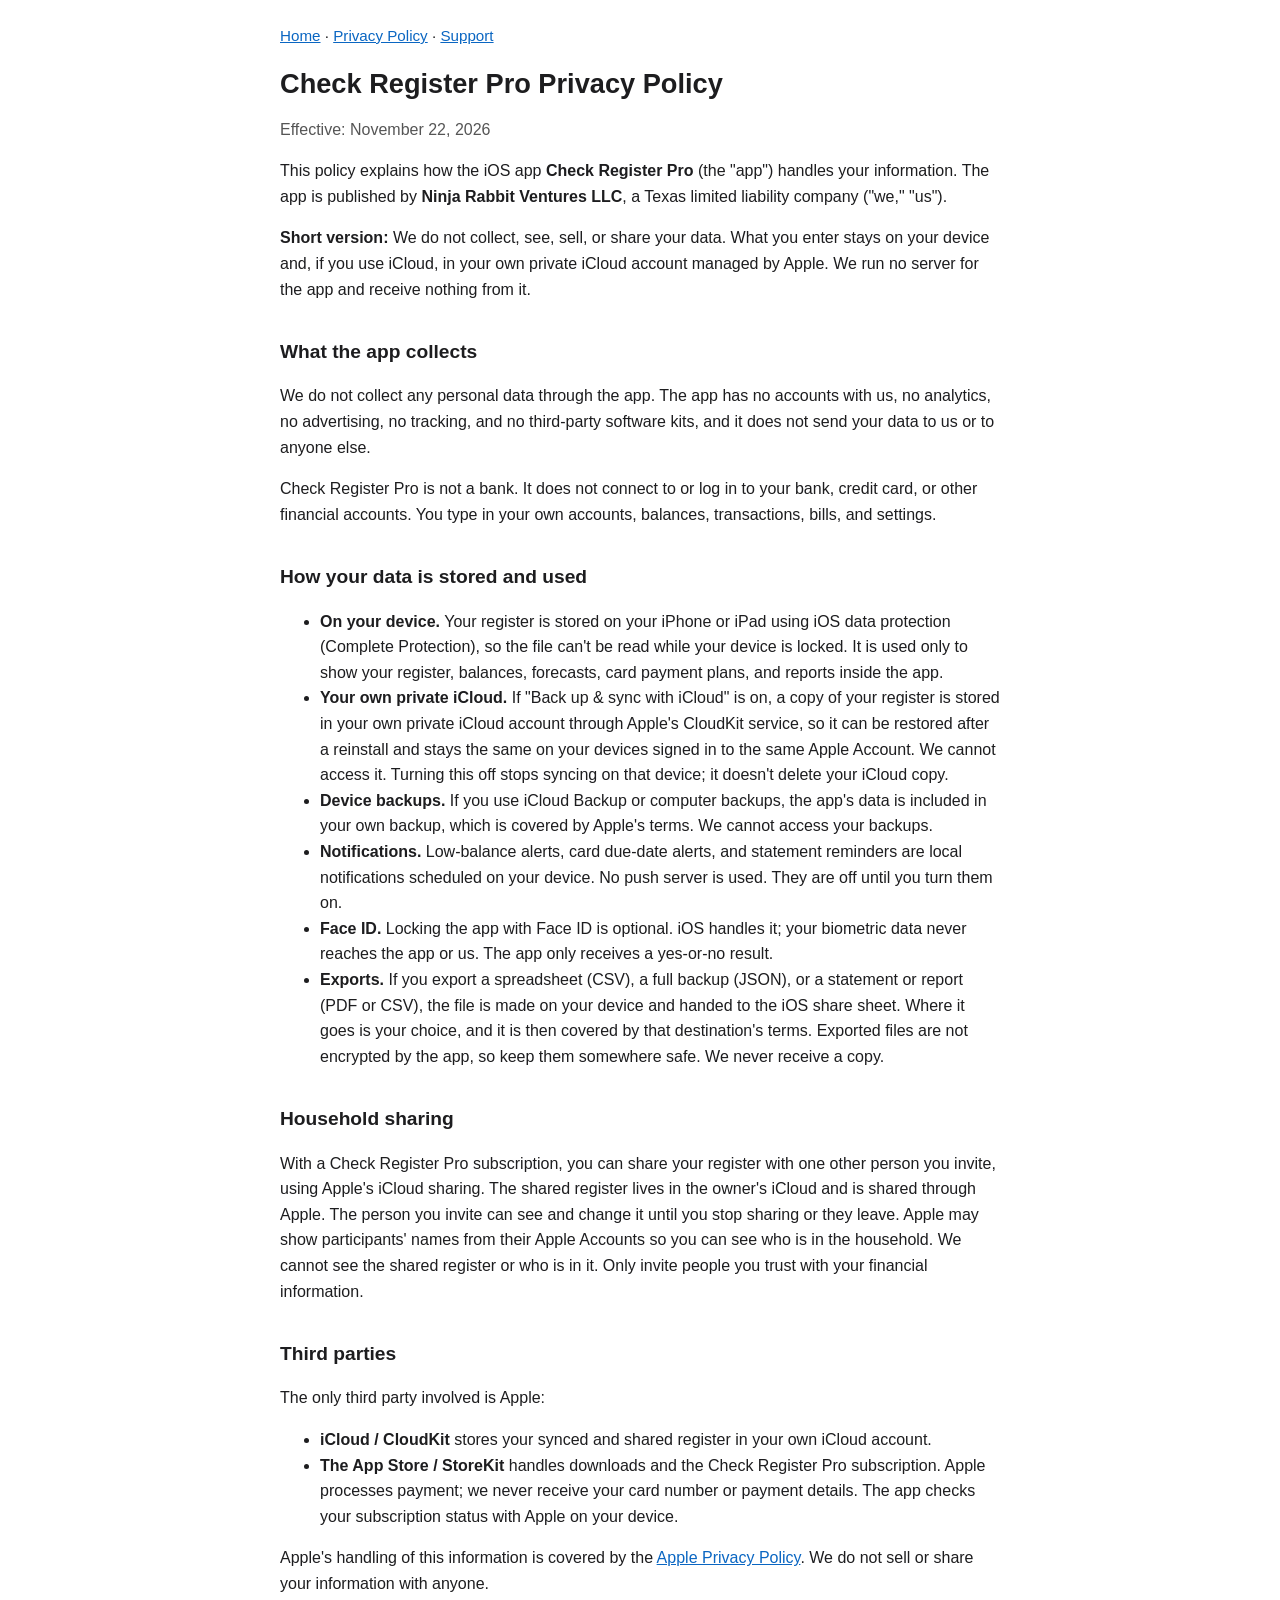
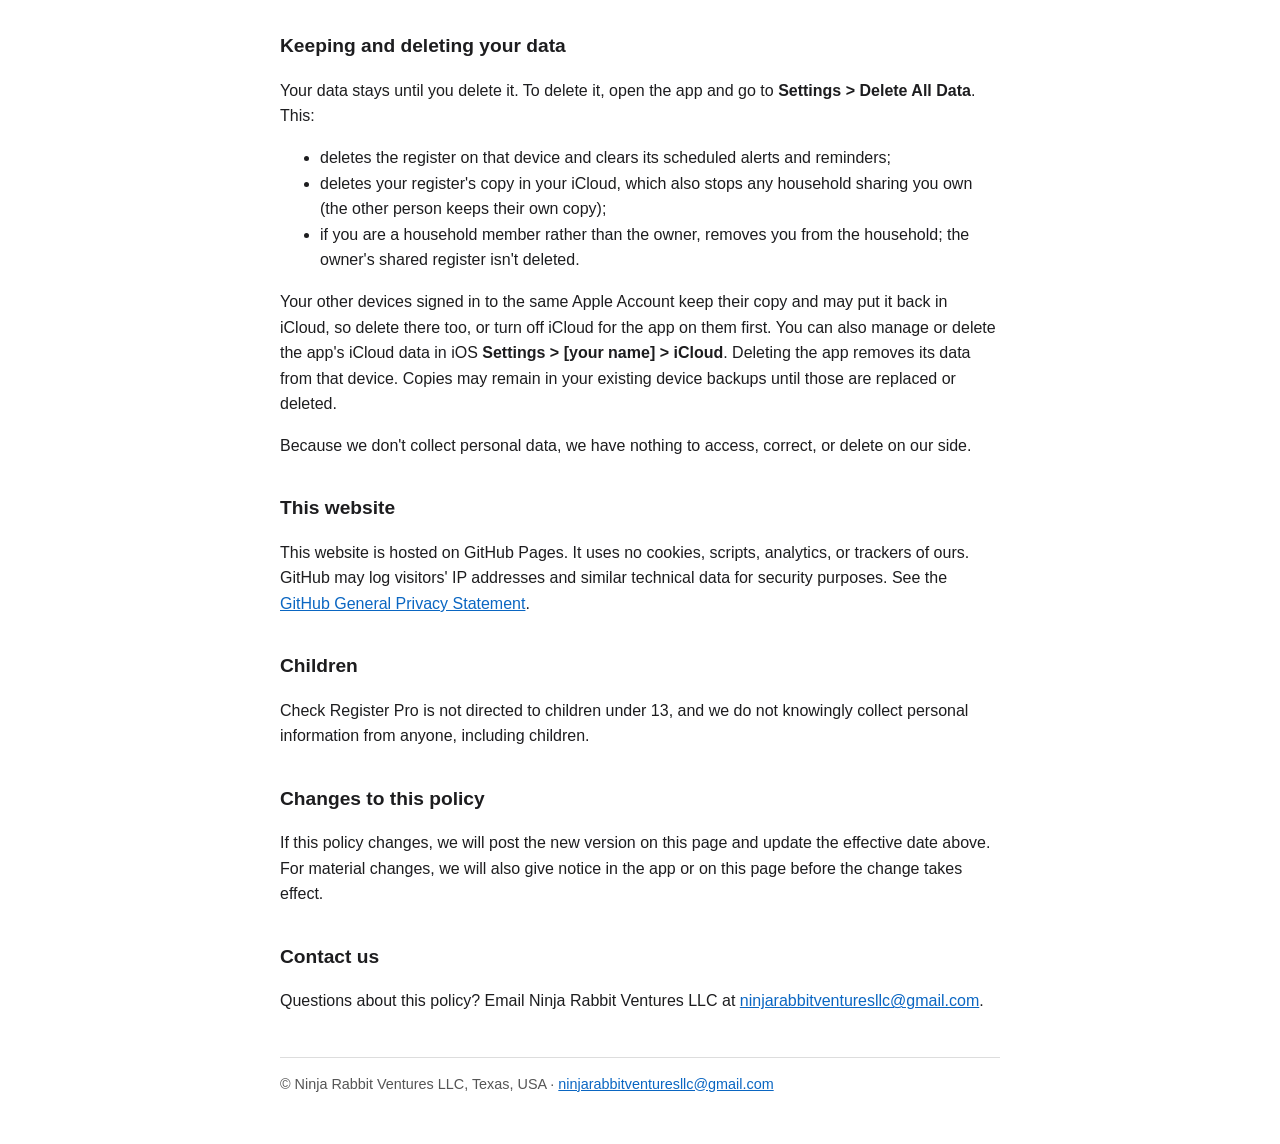
==== privacy.html @ 108d943c "Add Privacy Policy, Support, and landing pages" ====
<!DOCTYPE html>
<html lang="en">
<head>
<meta charset="utf-8">
<meta name="viewport" content="width=device-width, initial-scale=1">
<meta name="referrer" content="no-referrer">
<title>Check Register Pro Privacy Policy</title>
<style>
:root{color-scheme:light dark}
body{font-family:-apple-system,BlinkMacSystemFont,"Segoe UI",Roboto,Helvetica,Arial,sans-serif;line-height:1.6;max-width:720px;margin:0 auto;padding:24px 18px 48px;color:#1d1d1f;background:#fff}
h1{font-size:1.7em;line-height:1.25;margin:.2em 0}
h2{font-size:1.2em;margin-top:1.8em}
a{color:#0a66c2}
.meta{color:#555}
nav{margin-bottom:1.2em;font-size:.95em}
footer{margin-top:3em;border-top:1px solid #ddd;padding-top:1em;font-size:.9em;color:#555}
@media (prefers-color-scheme:dark){body{background:#111;color:#eee}a{color:#6cb6ff}.meta,footer{color:#aaa}footer{border-color:#333}}
</style>
</head>
<body>
<nav><a href="index.html">Home</a> · <a href="privacy.html">Privacy Policy</a> · <a href="support.html">Support</a></nav>
<!-- DRAFT for David's review. Not legal advice; attorney review recommended before publishing. -->
<!-- OPEN: effective date to be confirmed by David. -->
<!-- OPEN: confirm "Ninja Rabbit Ventures LLC" filing is accepted by Texas SOS before publishing; App Store Connect seller name should match. -->
<!-- OPEN: the iCloud container and bundle IDs still use com.davidjen.* (CheckRegister.entitlements). Fine for users; just confirm the App Store Connect account will be the LLC's. -->
<main>
<h1>Check Register Pro Privacy Policy</h1>
<p class="meta">Effective: November 22, 2026</p>

<p>This policy explains how the iOS app <strong>Check Register Pro</strong> (the "app") handles your information. The app is published by <strong>Ninja Rabbit Ventures LLC</strong>, a Texas limited liability company ("we," "us").</p>

<p><strong>Short version:</strong> We do not collect, see, sell, or share your data. What you enter stays on your device and, if you use iCloud, in your own private iCloud account managed by Apple. We run no server for the app and receive nothing from it.</p>

<h2>What the app collects</h2>
<p>We do not collect any personal data through the app. The app has no accounts with us, no analytics, no advertising, no tracking, and no third-party software kits, and it does not send your data to us or to anyone else.</p>
<p>Check Register Pro is not a bank. It does not connect to or log in to your bank, credit card, or other financial accounts. You type in your own accounts, balances, transactions, bills, and settings.</p>

<h2>How your data is stored and used</h2>
<ul>
<li><strong>On your device.</strong> Your register is stored on your iPhone or iPad using iOS data protection (Complete Protection), so the file can't be read while your device is locked. It is used only to show your register, balances, forecasts, card payment plans, and reports inside the app.</li>
<li><strong>Your own private iCloud.</strong> If "Back up &amp; sync with iCloud" is on, a copy of your register is stored in your own private iCloud account through Apple's CloudKit service, so it can be restored after a reinstall and stays the same on your devices signed in to the same Apple Account. We cannot access it. Turning this off stops syncing on that device; it doesn't delete your iCloud copy.</li>
<li><strong>Device backups.</strong> If you use iCloud Backup or computer backups, the app's data is included in your own backup, which is covered by Apple's terms. We cannot access your backups.</li>
<li><strong>Notifications.</strong> Low-balance alerts, card due-date alerts, and statement reminders are local notifications scheduled on your device. No push server is used. They are off until you turn them on.</li>
<li><strong>Face ID.</strong> Locking the app with Face ID is optional. iOS handles it; your biometric data never reaches the app or us. The app only receives a yes-or-no result.</li>
<li><strong>Exports.</strong> If you export a spreadsheet (CSV), a full backup (JSON), or a statement or report (PDF or CSV), the file is made on your device and handed to the iOS share sheet. Where it goes is your choice, and it is then covered by that destination's terms. Exported files are not encrypted by the app, so keep them somewhere safe. We never receive a copy.</li>
</ul>

<h2>Household sharing</h2>
<p>With a Check Register Pro subscription, you can share your register with one other person you invite, using Apple's iCloud sharing. The shared register lives in the owner's iCloud and is shared through Apple. The person you invite can see and change it until you stop sharing or they leave. Apple may show participants' names from their Apple Accounts so you can see who is in the household. We cannot see the shared register or who is in it. Only invite people you trust with your financial information.</p>

<h2>Third parties</h2>
<p>The only third party involved is Apple:</p>
<ul>
<li><strong>iCloud / CloudKit</strong> stores your synced and shared register in your own iCloud account.</li>
<li><strong>The App Store / StoreKit</strong> handles downloads and the Check Register Pro subscription. Apple processes payment; we never receive your card number or payment details. The app checks your subscription status with Apple on your device.</li>
</ul>
<p>Apple's handling of this information is covered by the <a href="https://www.apple.com/legal/privacy/">Apple Privacy Policy</a>. We do not sell or share your information with anyone.</p>

<h2>Keeping and deleting your data</h2>
<p>Your data stays until you delete it. To delete it, open the app and go to <strong>Settings &gt; Delete All Data</strong>. This:</p>
<ul>
<li>deletes the register on that device and clears its scheduled alerts and reminders;</li>
<li>deletes your register's copy in your iCloud, which also stops any household sharing you own (the other person keeps their own copy);</li>
<li>if you are a household member rather than the owner, removes you from the household; the owner's shared register isn't deleted.</li>
</ul>
<p>Your other devices signed in to the same Apple Account keep their copy and may put it back in iCloud, so delete there too, or turn off iCloud for the app on them first. You can also manage or delete the app's iCloud data in iOS <strong>Settings &gt; [your name] &gt; iCloud</strong>. Deleting the app removes its data from that device. Copies may remain in your existing device backups until those are replaced or deleted.</p>
<p>Because we don't collect personal data, we have nothing to access, correct, or delete on our side.</p>

<h2>This website</h2>
<p>This website is hosted on GitHub Pages. It uses no cookies, scripts, analytics, or trackers of ours. GitHub may log visitors' IP addresses and similar technical data for security purposes. See the <a href="https://docs.github.com/en/site-policy/privacy-policies/github-general-privacy-statement">GitHub General Privacy Statement</a>.</p>
<!-- VERIFY: GitHub's current Pages docs on IP logging, once the site is set up. -->

<h2>Children</h2>
<p>Check Register Pro is not directed to children under 13, and we do not knowingly collect personal information from anyone, including children.</p>

<h2>Changes to this policy</h2>
<p>If this policy changes, we will post the new version on this page and update the effective date above. For material changes, we will also give notice in the app or on this page before the change takes effect.</p>
<!-- OPEN: in-app notice of policy changes is not built today; confirm with David App Developer or drop "in the app". -->

<h2>Contact us</h2>
<p>Questions about this policy? Email Ninja Rabbit Ventures LLC at <a href="mailto:ninjarabbitventuresllc@gmail.com">ninjarabbitventuresllc@gmail.com</a>.</p>
</main>
<footer>&copy; Ninja Rabbit Ventures LLC, Texas, USA · <a href="mailto:ninjarabbitventuresllc@gmail.com">ninjarabbitventuresllc@gmail.com</a></footer>
</body>
</html>
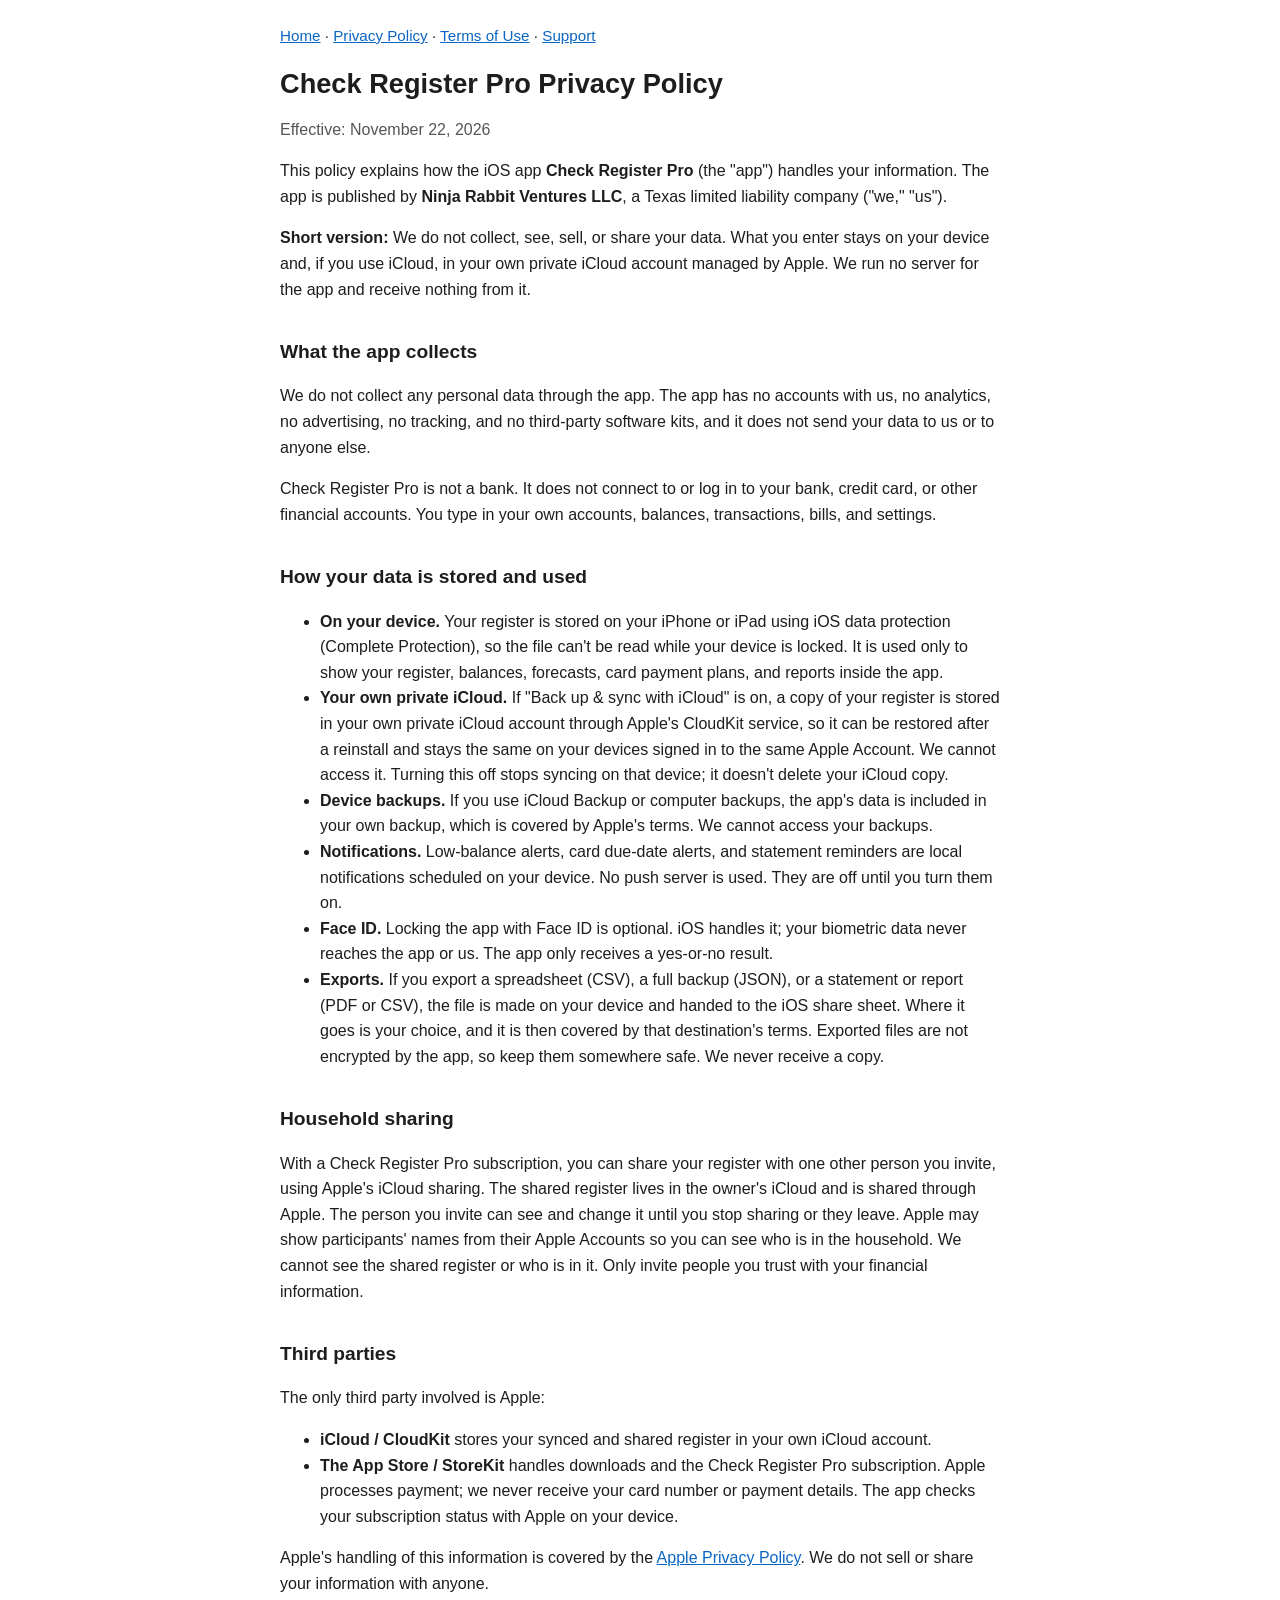
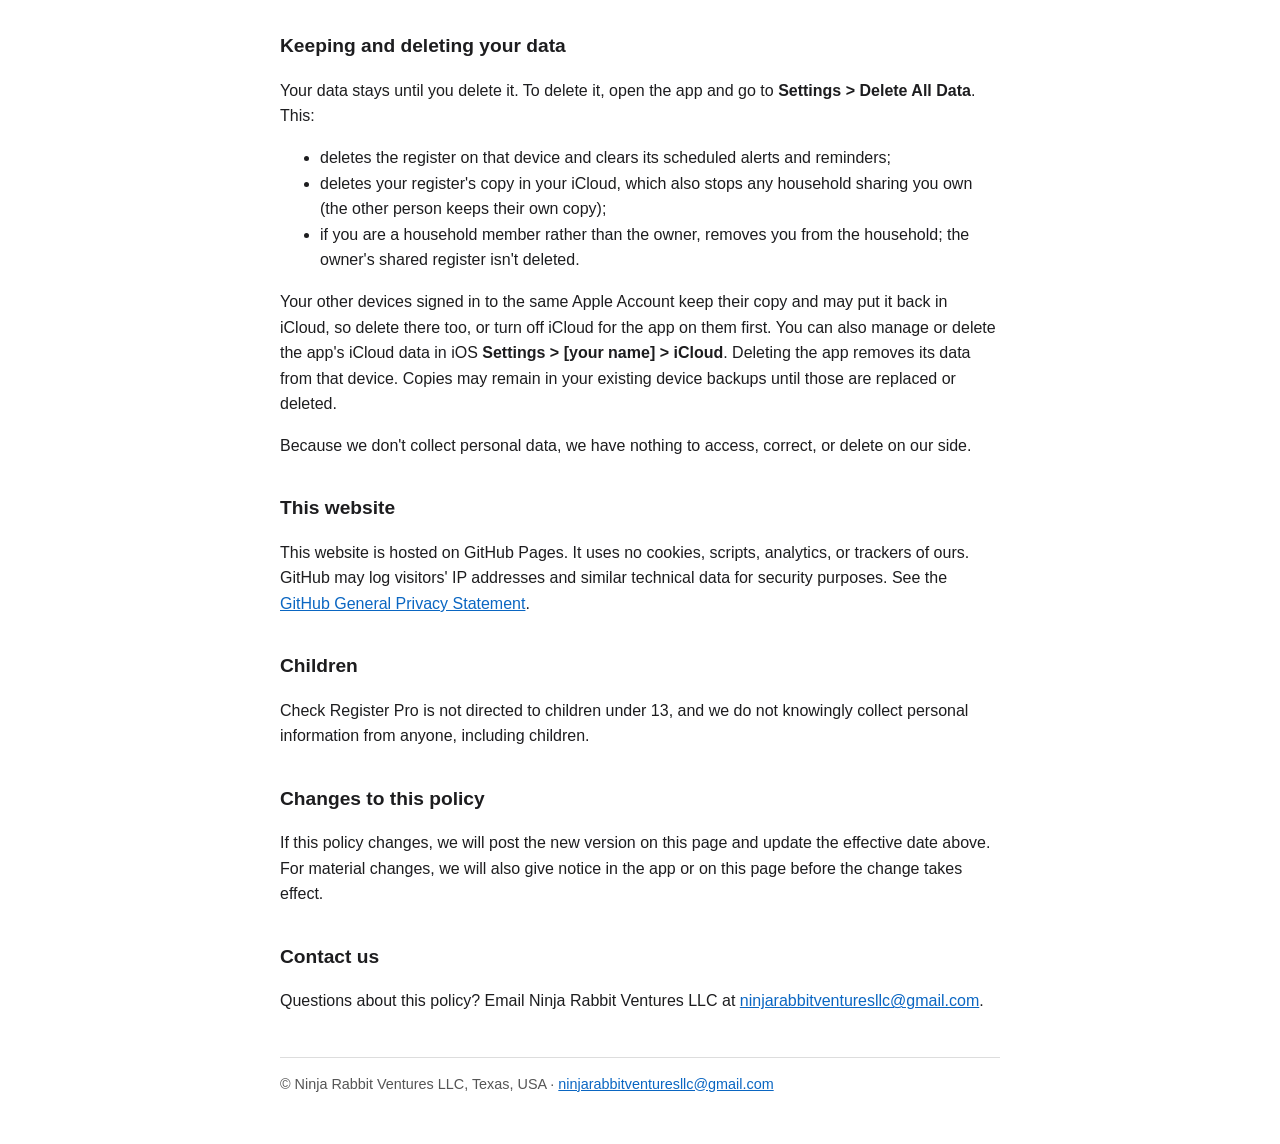
==== commit e56e328e: "Add Terms of Use (effective Nov 22, 2026) and Terms links" ====
--- a/privacy.html
+++ b/privacy.html
@@ -18,7 +18,7 @@
 </style>
 </head>
 <body>
-<nav><a href="index.html">Home</a> · <a href="privacy.html">Privacy Policy</a> · <a href="support.html">Support</a></nav>
+<nav><a href="index.html">Home</a> · <a href="privacy.html">Privacy Policy</a> · <a href="terms.html">Terms of Use</a> · <a href="support.html">Support</a></nav>
 <!-- DRAFT for David's review. Not legal advice; attorney review recommended before publishing. -->
 <!-- OPEN: effective date to be confirmed by David. -->
 <!-- OPEN: confirm "Ninja Rabbit Ventures LLC" filing is accepted by Texas SOS before publishing; App Store Connect seller name should match. -->
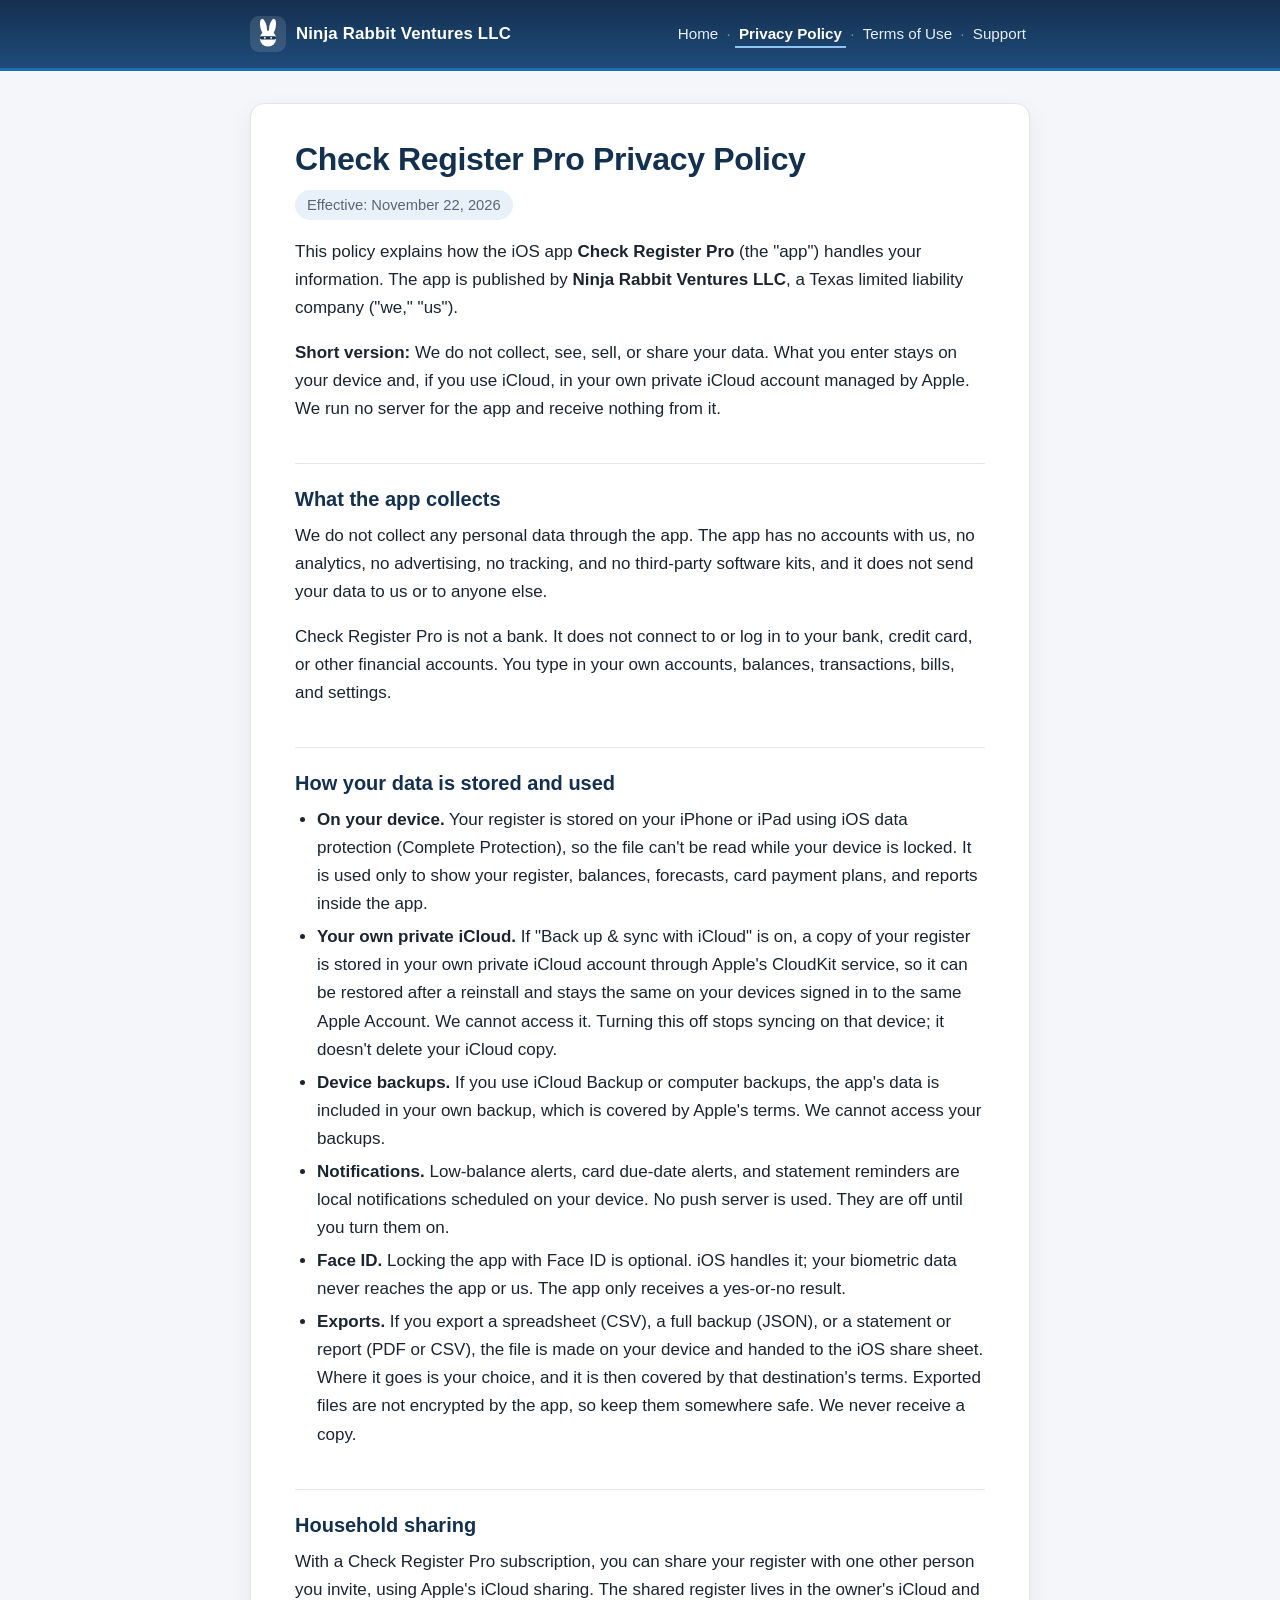
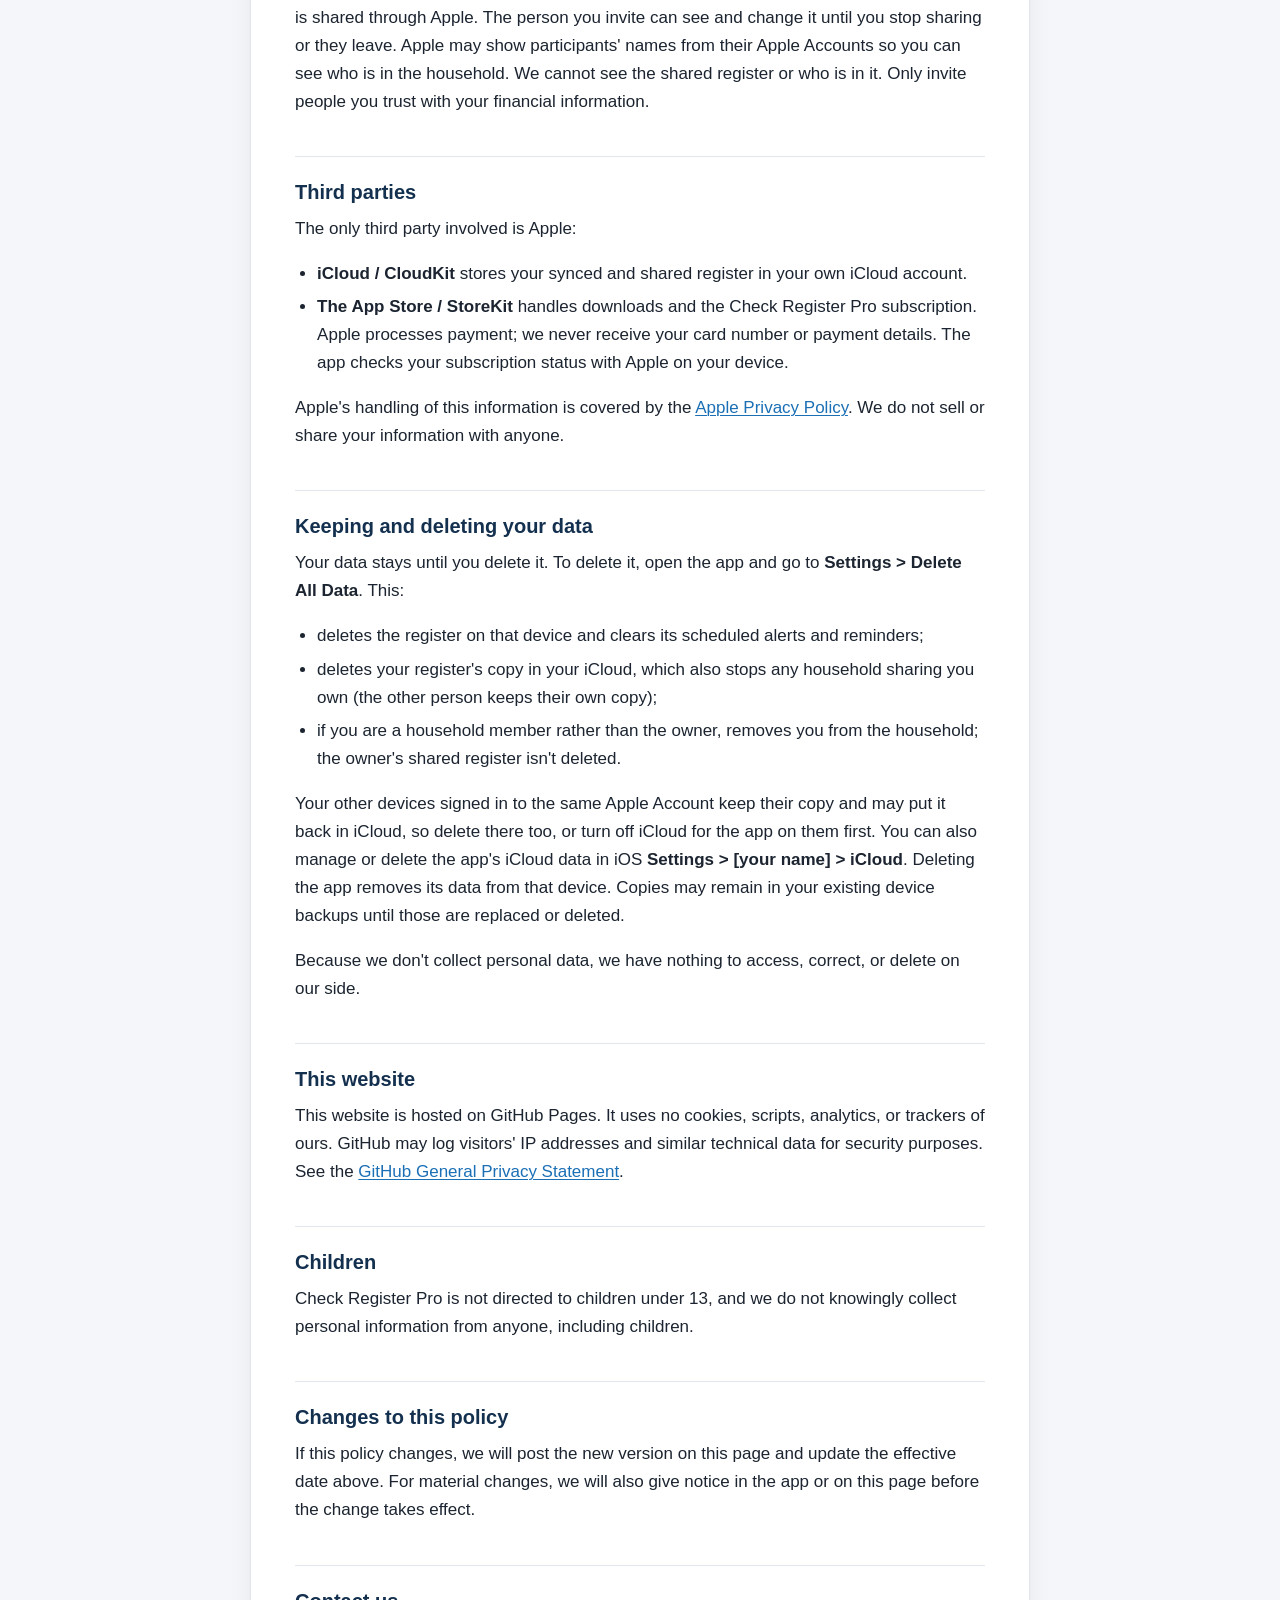
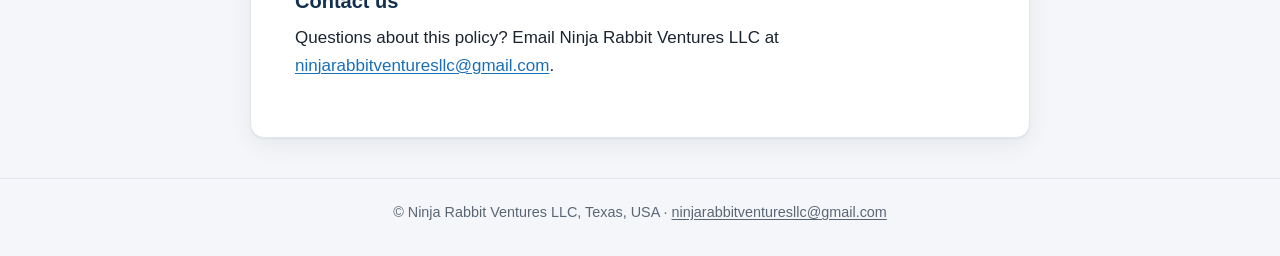
==== commit 5804a5cc: "Visual redesign (shared styles.css); match Terms footer" ====
--- a/privacy.html
+++ b/privacy.html
@@ -5,20 +5,10 @@
 <meta name="viewport" content="width=device-width, initial-scale=1">
 <meta name="referrer" content="no-referrer">
 <title>Check Register Pro Privacy Policy</title>
-<style>
-:root{color-scheme:light dark}
-body{font-family:-apple-system,BlinkMacSystemFont,"Segoe UI",Roboto,Helvetica,Arial,sans-serif;line-height:1.6;max-width:720px;margin:0 auto;padding:24px 18px 48px;color:#1d1d1f;background:#fff}
-h1{font-size:1.7em;line-height:1.25;margin:.2em 0}
-h2{font-size:1.2em;margin-top:1.8em}
-a{color:#0a66c2}
-.meta{color:#555}
-nav{margin-bottom:1.2em;font-size:.95em}
-footer{margin-top:3em;border-top:1px solid #ddd;padding-top:1em;font-size:.9em;color:#555}
-@media (prefers-color-scheme:dark){body{background:#111;color:#eee}a{color:#6cb6ff}.meta,footer{color:#aaa}footer{border-color:#333}}
-</style>
+<link rel="stylesheet" href="styles.css">
 </head>
-<body>
-<nav><a href="index.html">Home</a> · <a href="privacy.html">Privacy Policy</a> · <a href="terms.html">Terms of Use</a> · <a href="support.html">Support</a></nav>
+<body class="doc">
+<header class="site-header"><div class="wrap header-inner"><a class="brand" href="index.html"><svg class="brand-mark" viewBox="0 0 40 40" aria-hidden="true" focusable="false"><rect width="40" height="40" rx="10" fill="#ffffff" fill-opacity=".12"/><ellipse cx="15" cy="12" rx="3.6" ry="9" fill="#ffffff" transform="rotate(-12 15 12)"/><ellipse cx="25" cy="12" rx="3.6" ry="9" fill="#ffffff" transform="rotate(12 25 12)"/><circle cx="20" cy="25" r="9" fill="#ffffff"/><rect x="11" y="22.5" width="18" height="3.6" rx="1.8" fill="#14304f"/><circle cx="16.5" cy="24.3" r="1.1" fill="#ffffff"/><circle cx="23.5" cy="24.3" r="1.1" fill="#ffffff"/></svg><span class="brand-name">Ninja Rabbit Ventures LLC</span></a><nav class="site-nav" aria-label="Site"><a href="index.html">Home</a> · <a href="privacy.html" aria-current="page">Privacy Policy</a> · <a href="terms.html">Terms of Use</a> · <a href="support.html">Support</a></nav></div></header>
 <!-- DRAFT for David's review. Not legal advice; attorney review recommended before publishing. -->
 <!-- OPEN: effective date to be confirmed by David. -->
 <!-- OPEN: confirm "Ninja Rabbit Ventures LLC" filing is accepted by Texas SOS before publishing; App Store Connect seller name should match. -->
@@ -80,6 +70,6 @@
 <h2>Contact us</h2>
 <p>Questions about this policy? Email Ninja Rabbit Ventures LLC at <a href="mailto:ninjarabbitventuresllc@gmail.com">ninjarabbitventuresllc@gmail.com</a>.</p>
 </main>
-<footer>&copy; Ninja Rabbit Ventures LLC, Texas, USA · <a href="mailto:ninjarabbitventuresllc@gmail.com">ninjarabbitventuresllc@gmail.com</a></footer>
+<footer class="site-footer"><div class="wrap">&copy; Ninja Rabbit Ventures LLC, Texas, USA · <a href="mailto:ninjarabbitventuresllc@gmail.com">ninjarabbitventuresllc@gmail.com</a></div></footer>
 </body>
 </html>
--- a/styles.css
+++ b/styles.css
@@ -0,0 +1,101 @@
+/* Ninja Rabbit Ventures LLC: shared site styles. System fonts only; no external resources. */
+:root{
+  color-scheme:light dark;
+  --ink:#1b2430;
+  --muted:#5b6675;
+  --bg:#f4f6f9;
+  --surface:#ffffff;
+  --line:#e2e7ee;
+  --brand:#14304f;
+  --brand-2:#1f4b7a;
+  --accent:#1a6fb5;
+  --accent-soft:#e8f1fa;
+  --radius:14px;
+  --shadow:0 1px 2px rgba(16,32,56,.06),0 8px 24px rgba(16,32,56,.06);
+  --font:-apple-system,BlinkMacSystemFont,"Segoe UI",Roboto,"Helvetica Neue",Helvetica,Arial,sans-serif;
+}
+*{box-sizing:border-box}
+html{-webkit-text-size-adjust:100%;text-size-adjust:100%}
+body{
+  margin:0;font-family:var(--font);font-size:17px;line-height:1.65;
+  color:var(--ink);background:var(--bg);
+  display:flex;flex-direction:column;min-height:100vh;
+}
+.wrap{width:100%;max-width:820px;margin:0 auto;padding:0 20px}
+
+/* Header */
+.site-header{background:linear-gradient(180deg,var(--brand),var(--brand-2));color:#fff;border-bottom:3px solid var(--accent)}
+.header-inner{display:flex;flex-wrap:wrap;align-items:center;justify-content:space-between;gap:10px 24px;padding-top:16px;padding-bottom:16px}
+.brand{display:inline-flex;align-items:center;gap:10px;color:#fff;text-decoration:none}
+.brand:hover .brand-name{opacity:.9}
+.brand-mark{width:36px;height:36px;flex:none;display:block}
+.brand-name{font-weight:700;font-size:1.05rem;letter-spacing:.01em;line-height:1.2}
+.site-nav{font-size:.95rem;color:rgba(255,255,255,.45)}
+.site-nav a{color:#e6eef7;text-decoration:none;padding:6px 4px;border-radius:6px;white-space:nowrap}
+.site-nav a:hover{color:#fff;text-decoration:underline;text-underline-offset:3px}
+.site-nav a[aria-current="page"]{color:#fff;font-weight:600;box-shadow:inset 0 -2px 0 #8cc4f2;border-radius:0}
+
+/* Main content card */
+main{
+  width:calc(100% - 40px);max-width:780px;margin:32px auto 0;
+  background:var(--surface);border:1px solid var(--line);border-radius:var(--radius);
+  box-shadow:var(--shadow);padding:36px 44px 40px;margin-bottom:40px;
+}
+h1{font-size:2rem;line-height:1.2;margin:0 0 .35em;color:var(--brand);letter-spacing:-.01em}
+h2{font-size:1.25rem;line-height:1.3;margin:2em 0 .5em;padding-top:1.1em;border-top:1px solid var(--line);color:var(--brand)}
+h3{font-size:1.05rem;line-height:1.35;margin:1.6em 0 .35em;color:var(--ink)}
+p,ul,ol{margin:0 0 1em}
+ul,ol{padding-left:1.3em}
+li{margin:.3em 0}
+strong{font-weight:600}
+a{color:var(--accent);text-underline-offset:2px;text-decoration-thickness:1px}
+a:hover{text-decoration-thickness:2px}
+a:focus-visible{outline:2px solid var(--accent);outline-offset:2px;border-radius:3px}
+.site-nav a:focus-visible,.brand:focus-visible{outline-color:#fff}
+.meta{display:inline-block;color:var(--muted);font-size:.92rem;background:var(--accent-soft);padding:3px 12px;border-radius:999px;margin-bottom:1.2em}
+main a{overflow-wrap:anywhere}
+
+/* Home page */
+.home main{padding-top:44px}
+.home h1{font-size:2.3rem}
+.home .lede{font-size:1.15rem;color:var(--muted);margin-bottom:1.6em}
+.doc-links{list-style:none;padding:0;margin:0;display:grid;gap:12px}
+.doc-links li{margin:0}
+.doc-links a{
+  display:block;padding:16px 20px;border:1px solid var(--line);border-radius:10px;
+  text-decoration:none;font-weight:600;color:var(--brand);background:var(--surface);
+  position:relative;padding-right:44px;transition:border-color .15s,background .15s;
+}
+.doc-links a::after{content:"\203A";position:absolute;right:18px;top:50%;transform:translateY(-52%);font-size:1.5rem;color:var(--accent)}
+.doc-links a:hover{border-color:var(--accent);background:var(--accent-soft)}
+
+/* Footer */
+.site-footer{margin-top:auto;padding:22px 0 32px;color:var(--muted);font-size:.9rem;border-top:1px solid var(--line)}
+.site-footer .wrap{text-align:center}
+.site-footer a{color:var(--muted)}
+.site-footer a:hover{color:var(--accent)}
+
+/* Mobile */
+@media (max-width:640px){
+  body{font-size:16px}
+  .header-inner{flex-direction:column;align-items:flex-start;padding-top:14px;padding-bottom:12px}
+  .site-nav{font-size:.92rem;line-height:2}
+  main{width:calc(100% - 24px);margin-top:16px;padding:24px 20px 28px;border-radius:12px}
+  h1,.home h1{font-size:1.6rem}
+  h2{font-size:1.15rem}
+}
+
+/* Dark mode */
+@media (prefers-color-scheme:dark){
+  :root{--ink:#e6eaf0;--muted:#a3adba;--bg:#0e1319;--surface:#161d26;--line:#263241;--brand:#cfe2f6;--brand-2:#1a3554;--accent:#6cb6ff;--accent-soft:#1b2a3b;--shadow:none}
+  .site-header{background:linear-gradient(180deg,#0f2238,#14304f)}
+  .doc-links a{color:var(--ink)}
+}
+
+/* Print */
+@media print{
+  body{background:#fff;color:#000}
+  .site-header{background:none;color:#000;border-bottom:1px solid #999}
+  .brand,.site-nav a{color:#000}
+  main{box-shadow:none;border:0;padding:0;margin:16px auto}
+}
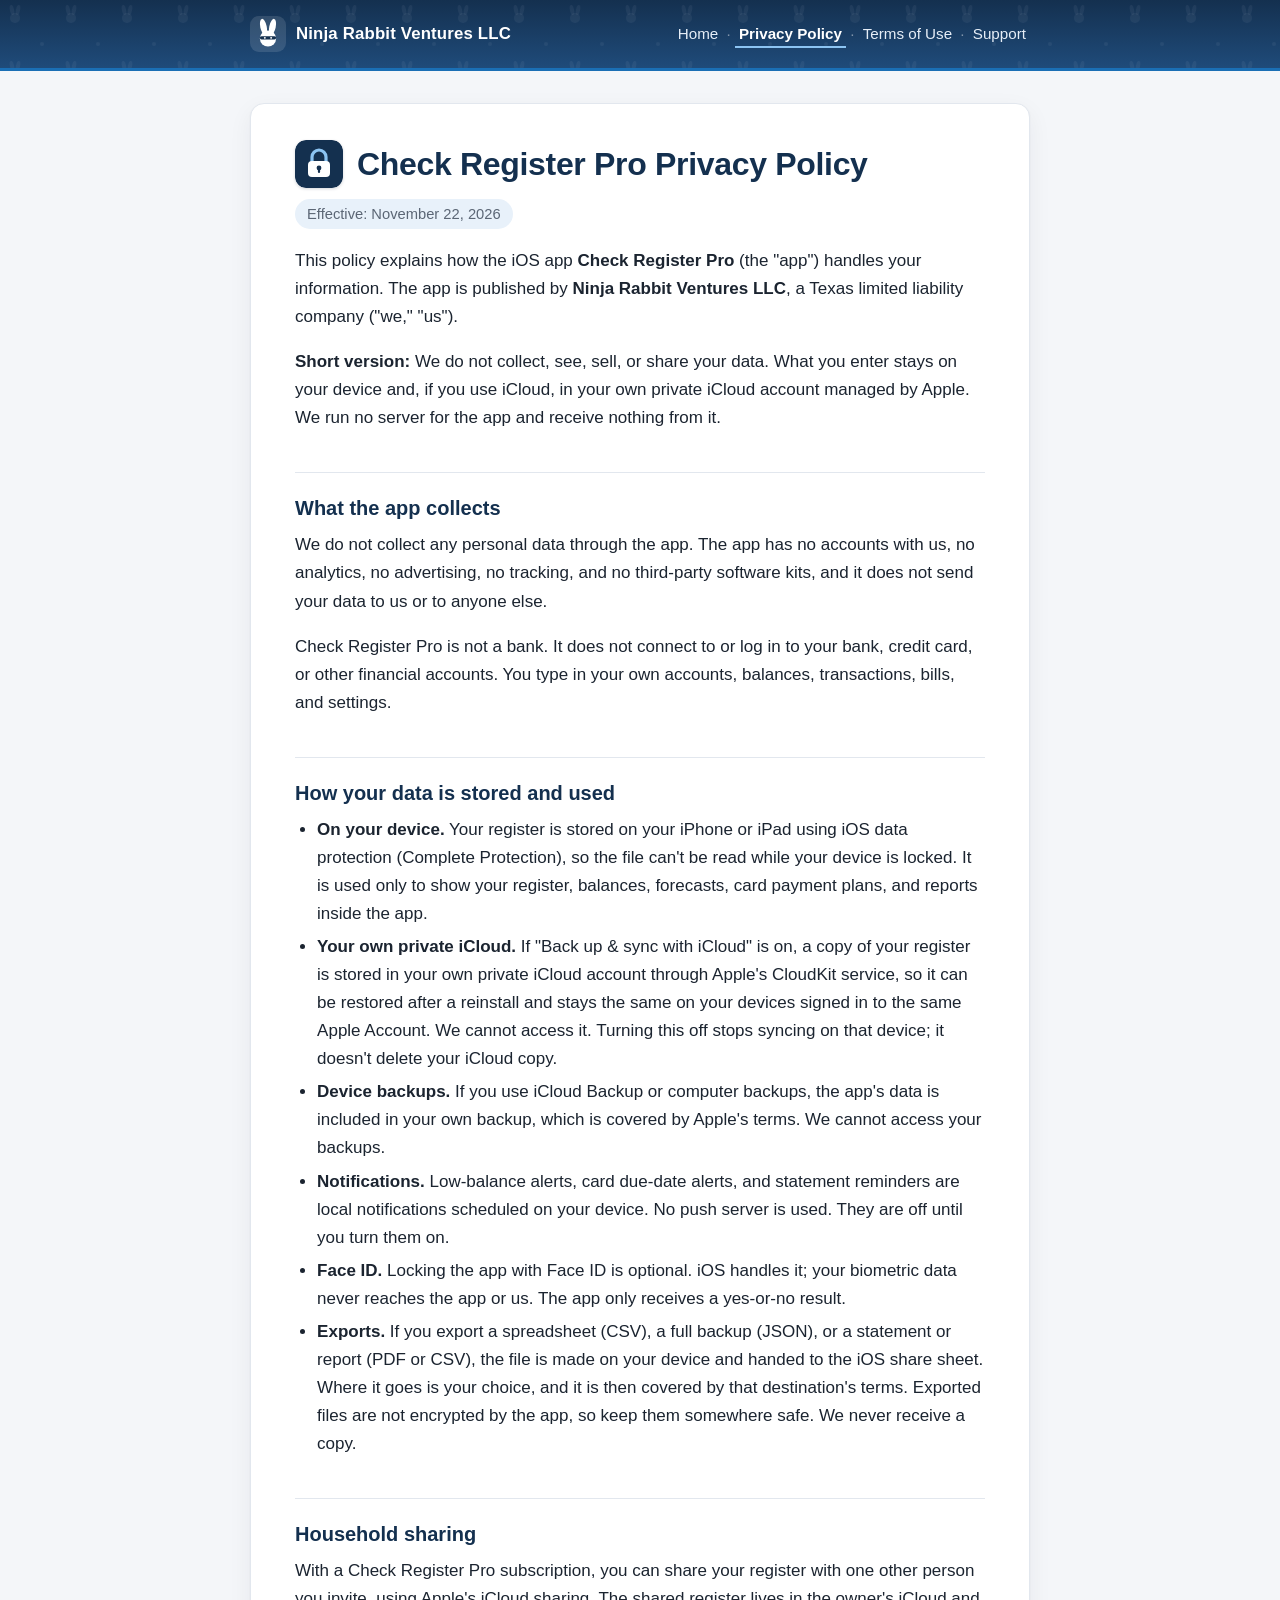
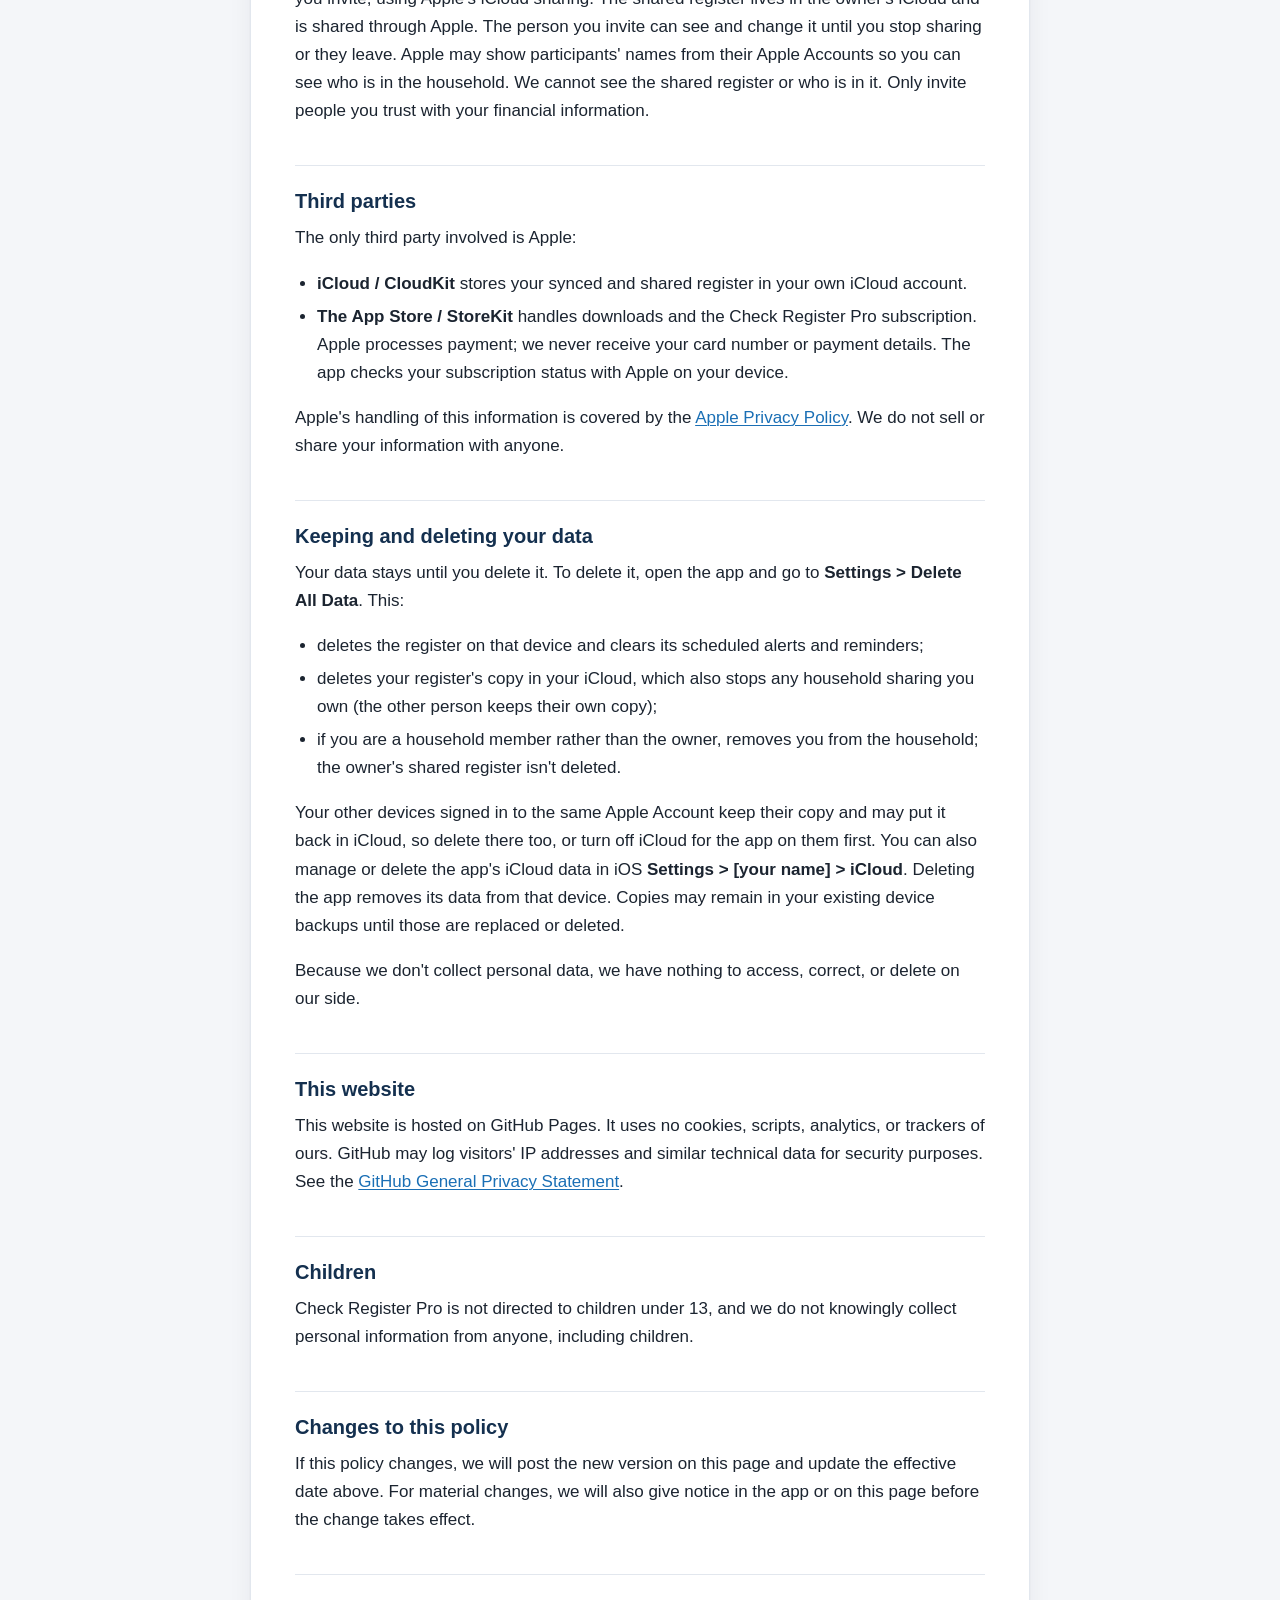
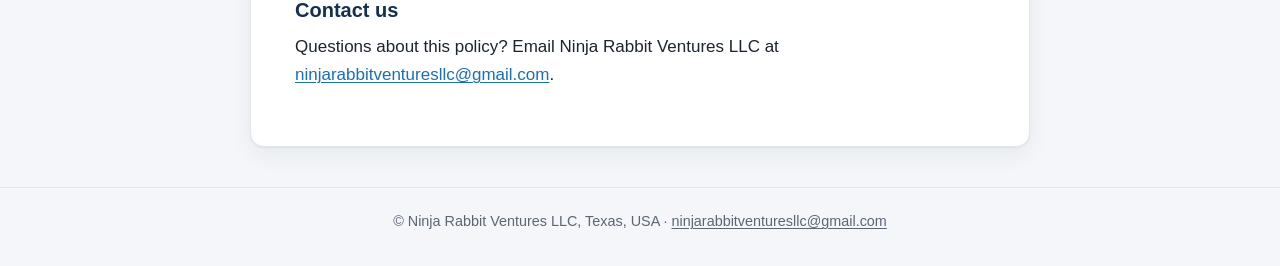
==== commit dbccba05: "Website imagery update (Aimee redesign)" ====
--- a/privacy.html
+++ b/privacy.html
@@ -14,7 +14,7 @@
 <!-- OPEN: confirm "Ninja Rabbit Ventures LLC" filing is accepted by Texas SOS before publishing; App Store Connect seller name should match. -->
 <!-- OPEN: the iCloud container and bundle IDs still use com.davidjen.* (CheckRegister.entitlements). Fine for users; just confirm the App Store Connect account will be the LLC's. -->
 <main>
-<h1>Check Register Pro Privacy Policy</h1>
+<h1 class="with-icon"><svg class="title-icon lock" viewBox="0 0 48 48" aria-hidden="true" focusable="false"><rect width="48" height="48" rx="11" fill="#14304f"/><path d="M17 22v-5a7 7 0 0 1 14 0v5" fill="none" stroke="#8cc4f2" stroke-width="3.2" stroke-linecap="round"/><rect x="13" y="21" width="22" height="16" rx="4" fill="#ffffff"/><circle cx="24" cy="28" r="2.4" fill="#14304f"/><rect x="22.9" y="28.5" width="2.2" height="4.5" rx="1.1" fill="#14304f"/></svg>Check Register Pro Privacy Policy</h1>
 <p class="meta">Effective: November 22, 2026</p>
 
 <p>This policy explains how the iOS app <strong>Check Register Pro</strong> (the "app") handles your information. The app is published by <strong>Ninja Rabbit Ventures LLC</strong>, a Texas limited liability company ("we," "us").</p>
--- a/styles.css
+++ b/styles.css
@@ -99,3 +99,32 @@
   .brand,.site-nav a{color:#000}
   main{box-shadow:none;border:0;padding:0;margin:16px auto}
 }
+
+/* ===== Imagery (staging v2): app icon, lock marks, device frames, header pattern. All local, no JS. ===== */
+.site-header{background-image:url("data:image/svg+xml,%3Csvg xmlns='http://www.w3.org/2000/svg' width='56' height='56' viewBox='0 0 56 56'%3E%3Cg fill='%23ffffff' fill-opacity='.05'%3E%3Cellipse cx='12' cy='10' rx='2' ry='5' transform='rotate(-12 12 10)'/%3E%3Cellipse cx='18' cy='10' rx='2' ry='5' transform='rotate(12 18 10)'/%3E%3Ccircle cx='15' cy='18' r='5'/%3E%3Ccircle cx='42' cy='44' r='2'/%3E%3C/g%3E%3C/svg%3E"),linear-gradient(180deg,var(--brand),var(--brand-2))}
+h1.with-icon{display:flex;align-items:center;gap:14px}
+.title-icon{width:48px;height:48px;flex:none;border-radius:11px;box-shadow:0 1px 3px rgba(16,32,56,.18)}
+.device{display:block;background:#1c2128;box-shadow:0 10px 30px rgba(16,32,56,.22),inset 0 0 0 1px rgba(255,255,255,.08)}
+.device img{display:block;width:100%;height:auto;background:#fff}
+.device.ipad{padding:3.2%;border-radius:6.5%/4.9%}
+.device.ipad img{border-radius:3.5%/2.6%}
+.device.iphone{padding:4.5%;border-radius:15%/7%}
+.device.iphone img{border-radius:11%/5.1%}
+.hero,.pair{position:relative}
+.hero{margin:8px 0 34px;padding-right:15%}
+.hero .ipad{width:100%}
+.hero .iphone{position:absolute;right:0;bottom:-18px;width:32%}
+.product-row{display:grid;grid-template-columns:repeat(3,1fr);gap:22px;margin-top:34px}
+.product-row .pair{padding:16px 18% 22px 12px;background:var(--accent-soft);border-radius:12px}
+.pair .ipad{width:100%}
+.pair .iphone{position:absolute;right:8px;bottom:10px;width:36%}
+.pair.single{max-width:400px;margin:18px 0 8px;padding-right:16%}
+.pair.single .iphone{right:0;bottom:-10px;width:30%}
+@media (max-width:640px){
+  .title-icon{width:40px;height:40px}
+  .product-row{grid-template-columns:1fr;gap:16px}
+  .product-row .pair{max-width:380px;margin:0 auto;width:100%}
+}
+@media (max-width:359px){.hero{padding-right:0}.hero .iphone{display:none}}
+@media (prefers-color-scheme:dark){.site-header{background-image:linear-gradient(180deg,#0f2238,#14304f)}.device{background:#05080c}}
+@media print{.hero,.product-row,.pair{display:none}.title-icon{box-shadow:none}}
